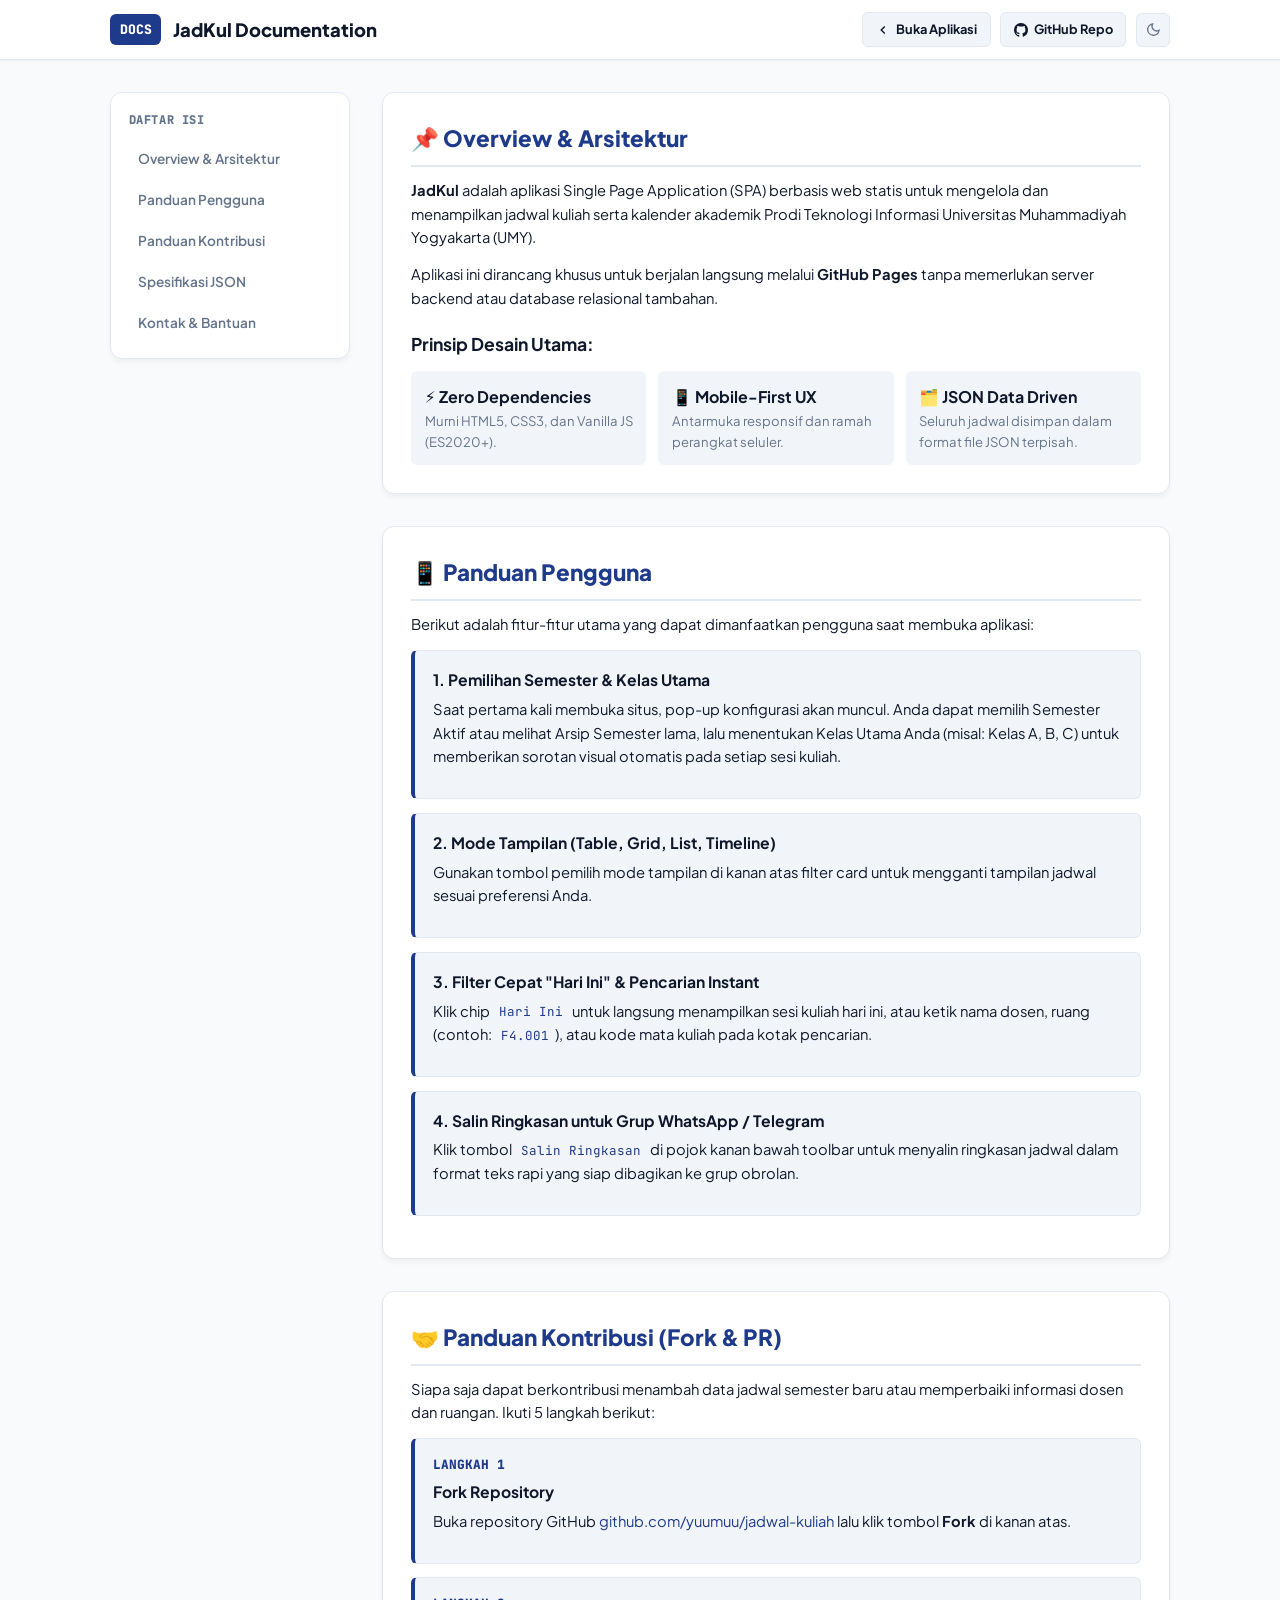
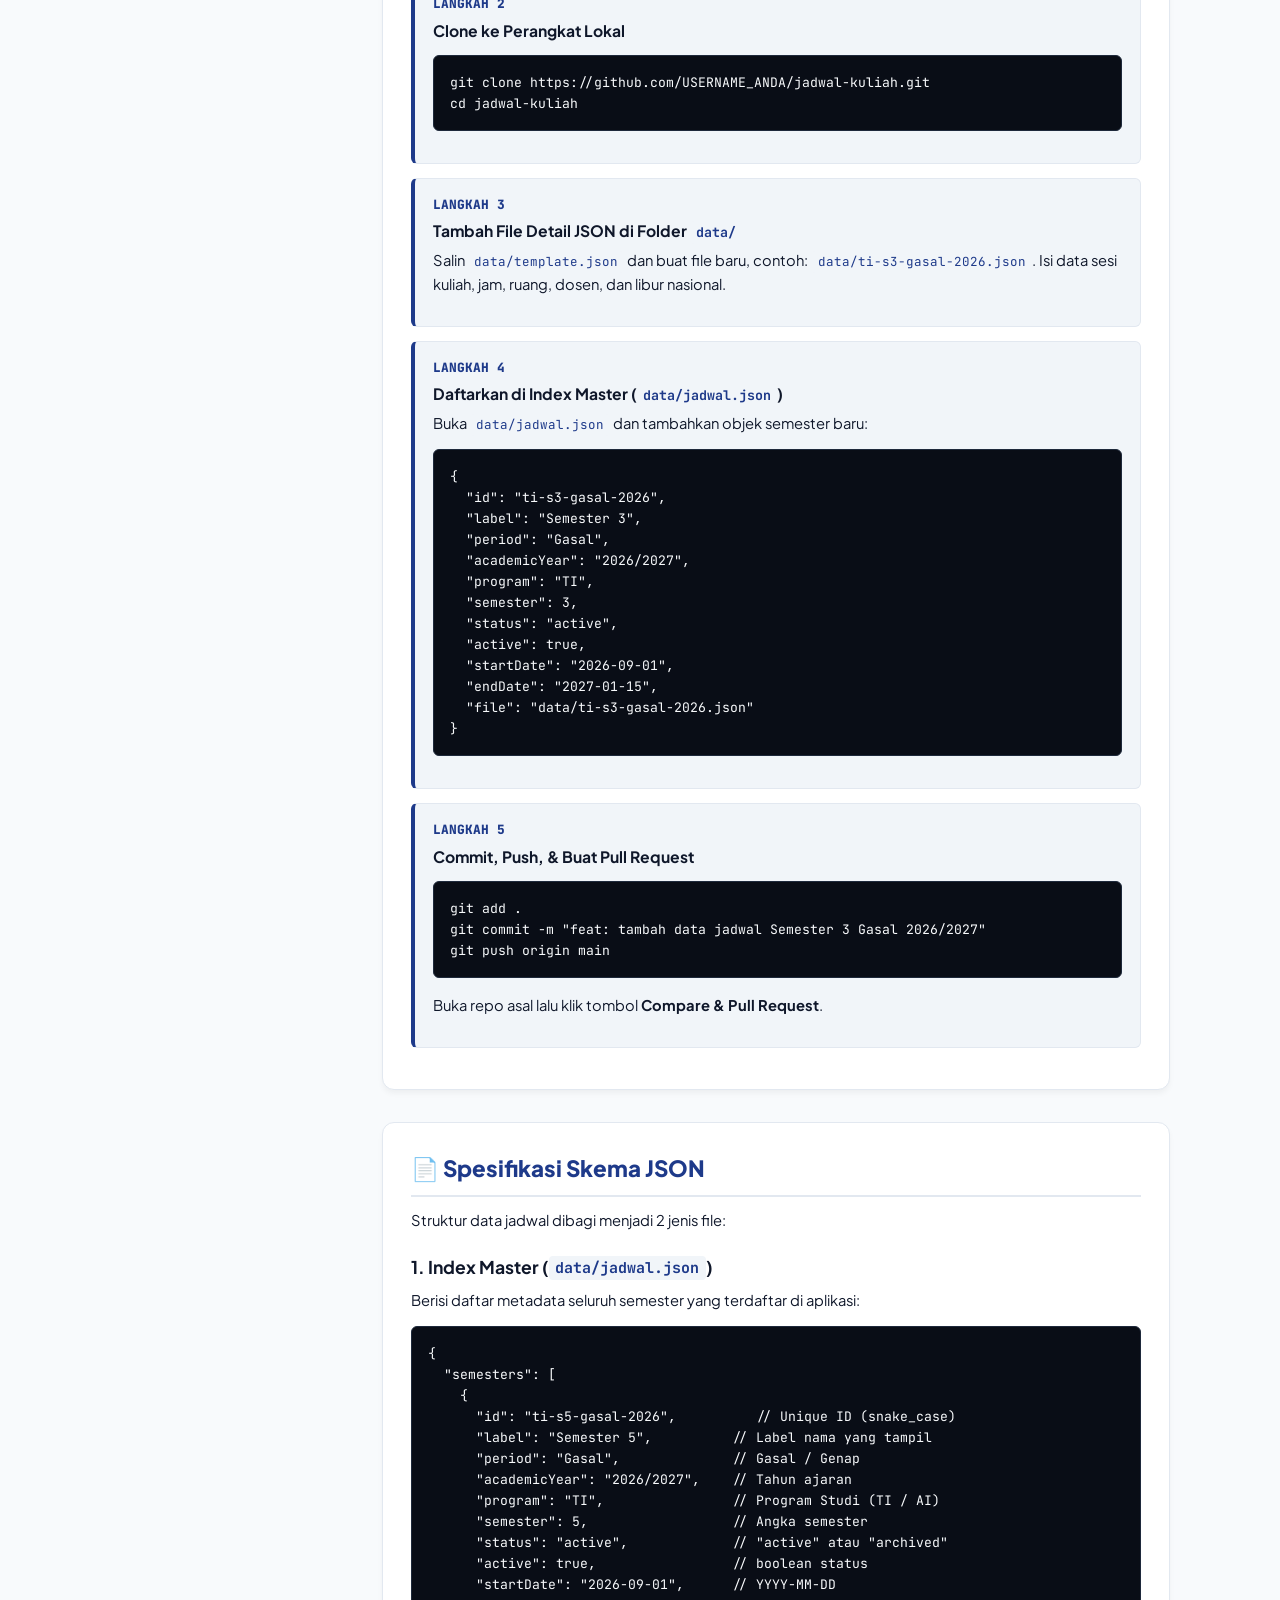
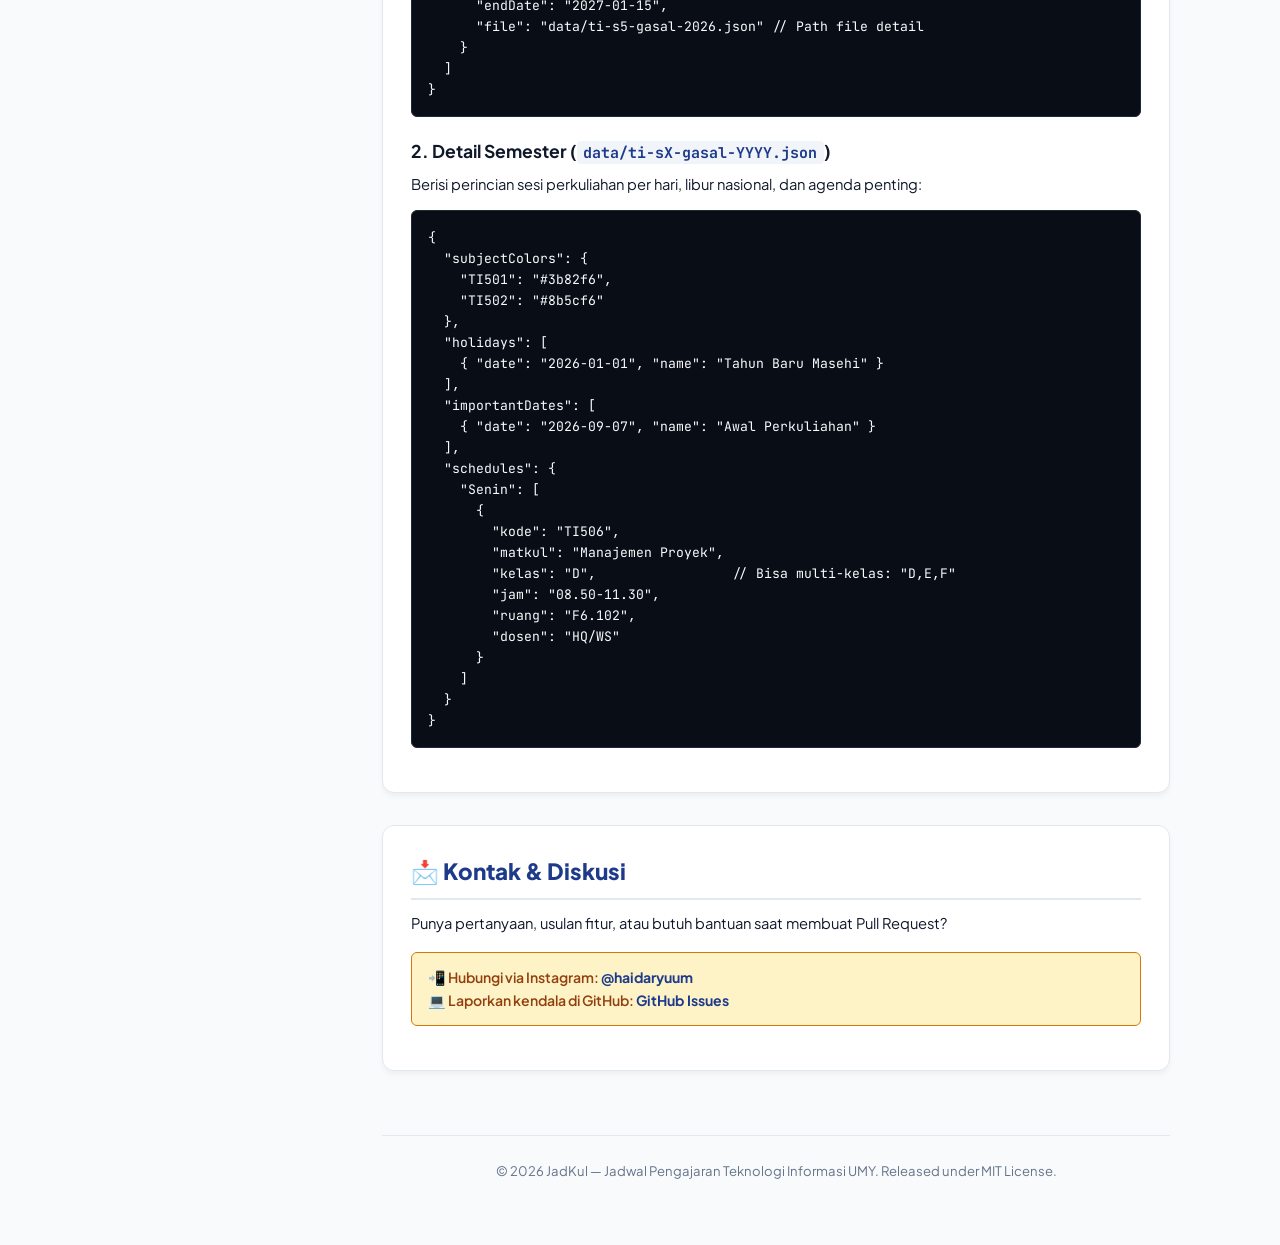
==== docs/index.html @ 513f46e4 "feat: add comprehensive docs page at /docs, clean obsolete files and validate all JSON data" ====
<!DOCTYPE html>
<html lang="id" data-theme="light">
<head>
<meta charset="UTF-8">
<meta name="viewport" content="width=device-width, initial-scale=1.0">
<title>Dokumentasi & Panduan Kontribusi — JadKul TI UMY</title>

<!-- Multi-Style Google Fonts -->
<link rel="preconnect" href="https://fonts.googleapis.com">
<link rel="preconnect" href="https://fonts.gstatic.com" crossorigin>
<link href="https://fonts.googleapis.com/css2?family=Cinzel:wght@500;700;800&family=Fraunces:opsz,wght@9..144,500;9..144,700;9..144,900&family=Fredoka:wght@400;500;600;700&family=Inter:wght@400;500;600;700&family=JetBrains+Mono:wght@400;500;600;700&family=Outfit:wght@400;500;600;700;800&family=Playfair+Display:ital,wght@0,600;0,700;0,800;1,600&family=Plus+Jakarta+Sans:wght@400;500;600;700;800&family=Space+Grotesk:wght@400;500;600;700&display=swap" rel="stylesheet">

<style>
/* ═══════════════════════════════════════════════════════════════
   DESIGN SYSTEM & TOKENS (MATCHING MAIN APP)
   ═══════════════════════════════════════════════════════════════ */
:root {
  --font-body: 'Plus Jakarta Sans', system-ui, sans-serif;
  --font-heading: 'Plus Jakarta Sans', system-ui, sans-serif;
  --font-mono: 'JetBrains Mono', monospace;

  --bg-main: #f8fafc;
  --bg-card: #ffffff;
  --bg-subtle: #f1f5f9;
  --bg-hover: #e2e8f0;

  --border-color: #e2e8f0;
  --border-strong: #cbd5e1;

  --text-main: #0f172a;
  --text-muted: #64748b;

  --primary: #1e3a8a;
  --primary-light: #dbeafe;
  --primary-text: #1e40af;

  --accent: #d97706;
  --accent-light: #fef3c7;
  --accent-text: #92400e;

  --radius-sm: 6px;
  --radius-md: 12px;
  --radius-lg: 18px;

  --shadow-sm: 0 1px 2px rgba(0, 0, 0, 0.05);
  --shadow-card: 0 4px 6px -1px rgba(0, 0, 0, 0.05);
  --shadow-hover: 0 10px 15px -3px rgba(0, 0, 0, 0.08);

  --transition-main: 0.25s cubic-bezier(0.4, 0, 0.2, 1);
}

[data-theme="dark"] {
  --bg-main: #0b0f19;
  --bg-card: #151c2c;
  --bg-subtle: #1e293b;
  --bg-hover: #334155;

  --border-color: #1e293b;
  --border-strong: #334155;

  --text-main: #f8fafc;
  --text-muted: #94a3b8;

  --primary: #3b82f6;
  --primary-light: rgba(59, 130, 246, 0.15);
  --primary-text: #60a5fa;

  --accent: #f59e0b;
  --accent-light: rgba(245, 158, 11, 0.15);
  --accent-text: #fbbf24;
}

*, *::before, *::after { box-sizing: border-box; margin: 0; padding: 0; }
body {
  background-color: var(--bg-main);
  color: var(--text-main);
  font-family: var(--font-body);
  line-height: 1.6;
  transition: background-color var(--transition-main), color var(--transition-main);
}
h1, h2, h3, h4, h5, h6 { font-family: var(--font-heading); color: var(--text-main); }
a { color: var(--primary); text-decoration: none; }
a:hover { text-decoration: underline; }

/* HEADER */
.docs-header {
  background: var(--bg-card);
  border-bottom: 1px solid var(--border-color);
  position: sticky; top: 0; z-index: 100;
  backdrop-filter: blur(8px);
  box-shadow: var(--shadow-sm);
}
.header-inner {
  max-width: 1100px; margin: 0 auto;
  padding: 0.75rem 1.25rem;
  display: flex; align-items: center; justify-content: space-between; gap: 1rem;
}
.brand-group { display: flex; align-items: center; gap: 0.75rem; }
.brand-badge {
  background: var(--primary); color: #ffffff;
  font-weight: 800; font-size: 0.82rem; padding: 0.3rem 0.6rem;
  border-radius: var(--radius-sm); font-family: var(--font-mono);
}
.brand-title { font-weight: 800; font-size: 1.15rem; }
.nav-actions { display: flex; align-items: center; gap: 0.6rem; }
.nav-link-btn {
  background: var(--bg-subtle); border: 1px solid var(--border-color);
  color: var(--text-main); padding: 0.4rem 0.8rem; border-radius: var(--radius-sm);
  font-size: 0.8rem; font-weight: 700; display: inline-flex; align-items: center; gap: 0.35rem;
  transition: all var(--transition-main);
}
.nav-link-btn:hover { background: var(--primary); color: #ffffff; border-color: var(--primary); }

.theme-btn {
  border: 1px solid var(--border-color); background: var(--bg-subtle);
  color: var(--text-muted); width: 34px; height: 34px; border-radius: var(--radius-sm);
  cursor: pointer; display: flex; align-items: center; justify-content: center;
}
.theme-btn svg { width: 16px; height: 16px; }

/* CONTAINER & LAYOUT */
.docs-container {
  max-width: 1100px; margin: 0 auto;
  padding: 2rem 1.25rem 4rem;
  display: grid; grid-template-columns: 240px 1fr; gap: 2rem;
}
@media (max-width: 860px) {
  .docs-container { grid-template-columns: 1fr; }
  .docs-sidebar { display: none; }
}

/* SIDEBAR NAV */
.docs-sidebar {
  position: sticky; top: 4.5rem; align-self: start;
  background: var(--bg-card); border: 1px solid var(--border-color);
  border-radius: var(--radius-md); padding: 1.1rem; box-shadow: var(--shadow-card);
}
.sidebar-title {
  font-size: 0.75rem; font-weight: 800; text-transform: uppercase;
  letter-spacing: 0.05em; color: var(--text-muted); font-family: var(--font-mono); margin-bottom: 0.75rem;
}
.sidebar-menu { list-style: none; display: flex; flex-direction: column; gap: 0.4rem; }
.sidebar-menu a {
  font-size: 0.85rem; font-weight: 600; color: var(--text-muted);
  padding: 0.4rem 0.6rem; border-radius: var(--radius-sm); display: block;
  transition: all var(--transition-main);
}
.sidebar-menu a:hover { background: var(--bg-subtle); color: var(--primary); text-decoration: none; }

/* CONTENT MAIN */
.docs-content { display: flex; flex-direction: column; gap: 2rem; }
.docs-section {
  background: var(--bg-card); border: 1px solid var(--border-color);
  border-radius: var(--radius-md); padding: 1.75rem; box-shadow: var(--shadow-card);
}
.docs-section h2 {
  font-size: 1.4rem; font-weight: 800; margin-bottom: 0.75rem;
  border-bottom: 2px solid var(--border-color); padding-bottom: 0.5rem;
  display: flex; align-items: center; gap: 0.5rem; color: var(--primary);
}
.docs-section h3 { font-size: 1.1rem; font-weight: 700; margin: 1.25rem 0 0.5rem; }
.docs-section p { font-size: 0.92rem; color: var(--text-main); margin-bottom: 0.85rem; }

/* STEPS CARDS */
.step-card {
  background: var(--bg-subtle); border: 1px solid var(--border-color);
  border-left: 4px solid var(--primary); border-radius: var(--radius-sm);
  padding: 1rem 1.1rem; margin-bottom: 0.85rem;
}
.step-number {
  font-family: var(--font-mono); font-weight: 800; font-size: 0.8rem;
  color: var(--primary); text-transform: uppercase; margin-bottom: 0.2rem;
}
.step-title { font-weight: 700; font-size: 0.98rem; margin-bottom: 0.35rem; }

/* CODE BLOCKS */
pre {
  background: #090d16; color: #f8fafc; font-family: var(--font-mono);
  font-size: 0.82rem; padding: 1rem; border-radius: var(--radius-sm);
  overflow-x: auto; margin: 0.75rem 0 1rem; border: 1px solid #1e293b;
}
code { font-family: var(--font-mono); background: var(--bg-subtle); color: var(--primary); padding: 0.15rem 0.4rem; border-radius: 4px; font-size: 0.85em; }

/* ALERT BOX */
.alert-box {
  background: var(--accent-light); color: var(--accent-text); border: 1px solid var(--accent);
  border-radius: var(--radius-sm); padding: 0.85rem 1rem; font-size: 0.88rem; margin: 1rem 0; font-weight: 600;
}

/* FOOTER */
.docs-footer {
  text-align: center; font-size: 0.82rem; color: var(--text-muted);
  border-top: 1px solid var(--border-color); padding-top: 1.5rem; margin-top: 2rem;
}
</style>
</head>
<body>

<!-- ═══════════════ HEADER ═══════════════ -->
<header class="docs-header">
  <div class="header-inner">
    <div class="brand-group">
      <div class="brand-badge">DOCS</div>
      <span class="brand-title">JadKul Documentation</span>
    </div>
    <div class="nav-actions">
      <a href="../" class="nav-link-btn">
        <svg width="14" height="14" viewBox="0 0 24 24" fill="none" stroke="currentColor" stroke-width="2.5"><path d="m15 18-6-6 6-6"/></svg>
        Buka Aplikasi
      </a>
      <a href="https://github.com/yuumuu/jadwal-kuliah" target="_blank" rel="noopener noreferrer" class="nav-link-btn">
        <svg width="14" height="14" viewBox="0 0 24 24" fill="currentColor"><path d="M12 0C5.37 0 0 5.37 0 12c0 5.31 3.435 9.795 8.205 11.385.6.105.825-.255.825-.57 0-.285-.015-1.23-.015-2.235-3.015.555-3.795-.735-4.035-1.41-.135-.345-.72-1.41-1.23-1.695-.42-.225-1.02-.78-.015-.795.945-.015 1.62.87 1.845 1.23 1.08 1.815 2.805 1.305 3.495.99.105-.78.42-1.305.765-1.605-2.67-.3-5.46-1.335-5.46-5.925 0-1.305.465-2.385 1.23-3.225-.12-.3-.54-1.53.12-3.18 0 0 1.005-.315 3.3 1.23.96-.27 1.98-.405 3-.405s2.04.135 3 .405c2.295-1.56 3.3-1.23 3.3-1.23.66 1.65.24 2.88.12 3.18.765.84 1.23 1.905 1.23 3.225 0 4.605-2.805 5.625-5.475 5.925.435.375.81 1.095.81 2.22 0 1.605-.015 2.895-.015 3.3 0 .315.225.69.825.57A12.02 12.02 0 0 0 24 12c0-6.63-5.37-12-12-12z"/></svg>
        GitHub Repo
      </a>
      <button class="theme-btn" id="docsThemeBtn" title="Toggle Mode">
        <svg viewBox="0 0 24 24" fill="none" stroke="currentColor" stroke-width="2"><path d="M21 12.5A8.5 8.5 0 1 1 11.5 3a7 7 0 0 0 9.5 9.5Z"/></svg>
      </button>
    </div>
  </div>
</header>

<!-- ═══════════════ MAIN CONTAINER ═══════════════ -->
<div class="docs-container">
  <!-- SIDEBAR NAVIGATION -->
  <aside class="docs-sidebar">
    <div class="sidebar-title">Daftar Isi</div>
    <ul class="sidebar-menu">
      <li><a href="#overview">Overview & Arsitektur</a></li>
      <li><a href="#user-guide">Panduan Pengguna</a></li>
      <li><a href="#contribute">Panduan Kontribusi</a></li>
      <li><a href="#schema">Spesifikasi JSON</a></li>
      <li><a href="#contact">Kontak & Bantuan</a></li>
    </ul>
  </aside>

  <!-- MAIN DOCUMENTATION CONTENT -->
  <main class="docs-content">
    <!-- OVERVIEW -->
    <section id="overview" class="docs-section">
      <h2>📌 Overview & Arsitektur</h2>
      <p><strong>JadKul</strong> adalah aplikasi Single Page Application (SPA) berbasis web statis untuk mengelola dan menampilkan jadwal kuliah serta kalender akademik Prodi Teknologi Informasi Universitas Muhammadiyah Yogyakarta (UMY).</p>
      <p>Aplikasi ini dirancang khusus untuk berjalan langsung melalui <strong>GitHub Pages</strong> tanpa memerlukan server backend atau database relasional tambahan.</p>
      
      <h3>Prinsip Desain Utama:</h3>
      <div style="display:grid; grid-template-columns:repeat(auto-fit, minmax(200px, 1fr)); gap:0.75rem; margin-top:0.75rem;">
        <div style="background:var(--bg-subtle); padding:0.85rem; border-radius:var(--radius-sm);">
          <strong>⚡ Zero Dependencies</strong>
          <p style="font-size:0.82rem; color:var(--text-muted); margin:0;">Murni HTML5, CSS3, dan Vanilla JS (ES2020+).</p>
        </div>
        <div style="background:var(--bg-subtle); padding:0.85rem; border-radius:var(--radius-sm);">
          <strong>📱 Mobile-First UX</strong>
          <p style="font-size:0.82rem; color:var(--text-muted); margin:0;">Antarmuka responsif dan ramah perangkat seluler.</p>
        </div>
        <div style="background:var(--bg-subtle); padding:0.85rem; border-radius:var(--radius-sm);">
          <strong>🗂️ JSON Data Driven</strong>
          <p style="font-size:0.82rem; color:var(--text-muted); margin:0;">Seluruh jadwal disimpan dalam format file JSON terpisah.</p>
        </div>
      </div>
    </section>

    <!-- USER GUIDE -->
    <section id="user-guide" class="docs-section">
      <h2>📱 Panduan Pengguna</h2>
      <p>Berikut adalah fitur-fitur utama yang dapat dimanfaatkan pengguna saat membuka aplikasi:</p>
      
      <div class="step-card">
        <div class="step-title">1. Pemilihan Semester & Kelas Utama</div>
        <p>Saat pertama kali membuka situs, pop-up konfigurasi akan muncul. Anda dapat memilih Semester Aktif atau melihat Arsip Semester lama, lalu menentukan Kelas Utama Anda (misal: Kelas A, B, C) untuk memberikan sorotan visual otomatis pada setiap sesi kuliah.</p>
      </div>

      <div class="step-card">
        <div class="step-title">2. Mode Tampilan (Table, Grid, List, Timeline)</div>
        <p>Gunakan tombol pemilih mode tampilan di kanan atas filter card untuk mengganti tampilan jadwal sesuai preferensi Anda.</p>
      </div>

      <div class="step-card">
        <div class="step-title">3. Filter Cepat "Hari Ini" & Pencarian Instant</div>
        <p>Klik chip <code>Hari Ini</code> untuk langsung menampilkan sesi kuliah hari ini, atau ketik nama dosen, ruang (contoh: <code>F4.001</code>), atau kode mata kuliah pada kotak pencarian.</p>
      </div>

      <div class="step-card">
        <div class="step-title">4. Salin Ringkasan untuk Grup WhatsApp / Telegram</div>
        <p>Klik tombol <code>Salin Ringkasan</code> di pojok kanan bawah toolbar untuk menyalin ringkasan jadwal dalam format teks rapi yang siap dibagikan ke grup obrolan.</p>
      </div>
    </section>

    <!-- CONTRIBUTOR GUIDE -->
    <section id="contribute" class="docs-section">
      <h2>🤝 Panduan Kontribusi (Fork & PR)</h2>
      <p>Siapa saja dapat berkontribusi menambah data jadwal semester baru atau memperbaiki informasi dosen dan ruangan. Ikuti 5 langkah berikut:</p>

      <div class="step-card">
        <div class="step-number">Langkah 1</div>
        <div class="step-title">Fork Repository</div>
        <p>Buka repository GitHub <a href="https://github.com/yuumuu/jadwal-kuliah" target="_blank">github.com/yuumuu/jadwal-kuliah</a> lalu klik tombol <strong>Fork</strong> di kanan atas.</p>
      </div>

      <div class="step-card">
        <div class="step-number">Langkah 2</div>
        <div class="step-title">Clone ke Perangkat Lokal</div>
        <pre>git clone https://github.com/USERNAME_ANDA/jadwal-kuliah.git
cd jadwal-kuliah</pre>
      </div>

      <div class="step-card">
        <div class="step-number">Langkah 3</div>
        <div class="step-title">Tambah File Detail JSON di Folder <code>data/</code></div>
        <p>Salin <code>data/template.json</code> dan buat file baru, contoh: <code>data/ti-s3-gasal-2026.json</code>. Isi data sesi kuliah, jam, ruang, dosen, dan libur nasional.</p>
      </div>

      <div class="step-card">
        <div class="step-number">Langkah 4</div>
        <div class="step-title">Daftarkan di Index Master (<code>data/jadwal.json</code>)</div>
        <p>Buka <code>data/jadwal.json</code> dan tambahkan objek semester baru:</p>
<pre>{
  "id": "ti-s3-gasal-2026",
  "label": "Semester 3",
  "period": "Gasal",
  "academicYear": "2026/2027",
  "program": "TI",
  "semester": 3,
  "status": "active",
  "active": true,
  "startDate": "2026-09-01",
  "endDate": "2027-01-15",
  "file": "data/ti-s3-gasal-2026.json"
}</pre>
      </div>

      <div class="step-card">
        <div class="step-number">Langkah 5</div>
        <div class="step-title">Commit, Push, & Buat Pull Request</div>
<pre>git add .
git commit -m "feat: tambah data jadwal Semester 3 Gasal 2026/2027"
git push origin main</pre>
        <p>Buka repo asal lalu klik tombol <strong>Compare & Pull Request</strong>.</p>
      </div>
    </section>

    <!-- JSON SCHEMA -->
    <section id="schema" class="docs-section">
      <h2>📄 Spesifikasi Skema JSON</h2>
      <p>Struktur data jadwal dibagi menjadi 2 jenis file:</p>

      <h3>1. Index Master (<code>data/jadwal.json</code>)</h3>
      <p>Berisi daftar metadata seluruh semester yang terdaftar di aplikasi:</p>
<pre>{
  "semesters": [
    {
      "id": "ti-s5-gasal-2026",          // Unique ID (snake_case)
      "label": "Semester 5",          // Label nama yang tampil
      "period": "Gasal",              // Gasal / Genap
      "academicYear": "2026/2027",    // Tahun ajaran
      "program": "TI",                // Program Studi (TI / AI)
      "semester": 5,                  // Angka semester
      "status": "active",             // "active" atau "archived"
      "active": true,                 // boolean status
      "startDate": "2026-09-01",      // YYYY-MM-DD
      "endDate": "2027-01-15",
      "file": "data/ti-s5-gasal-2026.json" // Path file detail
    }
  ]
}</pre>

      <h3>2. Detail Semester (<code>data/ti-sX-gasal-YYYY.json</code>)</h3>
      <p>Berisi perincian sesi perkuliahan per hari, libur nasional, dan agenda penting:</p>
<pre>{
  "subjectColors": {
    "TI501": "#3b82f6",
    "TI502": "#8b5cf6"
  },
  "holidays": [
    { "date": "2026-01-01", "name": "Tahun Baru Masehi" }
  ],
  "importantDates": [
    { "date": "2026-09-07", "name": "Awal Perkuliahan" }
  ],
  "schedules": {
    "Senin": [
      {
        "kode": "TI506",
        "matkul": "Manajemen Proyek",
        "kelas": "D",                 // Bisa multi-kelas: "D,E,F"
        "jam": "08.50-11.30",
        "ruang": "F6.102",
        "dosen": "HQ/WS"
      }
    ]
  }
}</pre>
    </section>

    <!-- CONTACT -->
    <section id="contact" class="docs-section">
      <h2>📩 Kontak & Diskusi</h2>
      <p>Punya pertanyaan, usulan fitur, atau butuh bantuan saat membuat Pull Request?</p>
      <div class="alert-box">
        📲 Hubungi via Instagram: <a href="https://instagram.com/haidaryuum" target="_blank"><strong>@haidaryuum</strong></a><br>
        💻 Laporkan kendala di GitHub: <a href="https://github.com/yuumuu/jadwal-kuliah/issues" target="_blank"><strong>GitHub Issues</strong></a>
      </div>
    </section>

    <footer class="docs-footer">
      &copy; 2026 JadKul — Jadwal Pengajaran Teknologi Informasi UMY. Released under MIT License.
    </footer>
  </main>
</div>

<script>
// Simple Theme Toggle JS for Docs Page
const docsThemeBtn = document.getElementById("docsThemeBtn");
docsThemeBtn.addEventListener("click", () => {
  const current = document.documentElement.getAttribute("data-theme");
  const next = current === "dark" ? "light" : "dark";
  document.documentElement.setAttribute("data-theme", next);
});
</script>
</body>
</html>
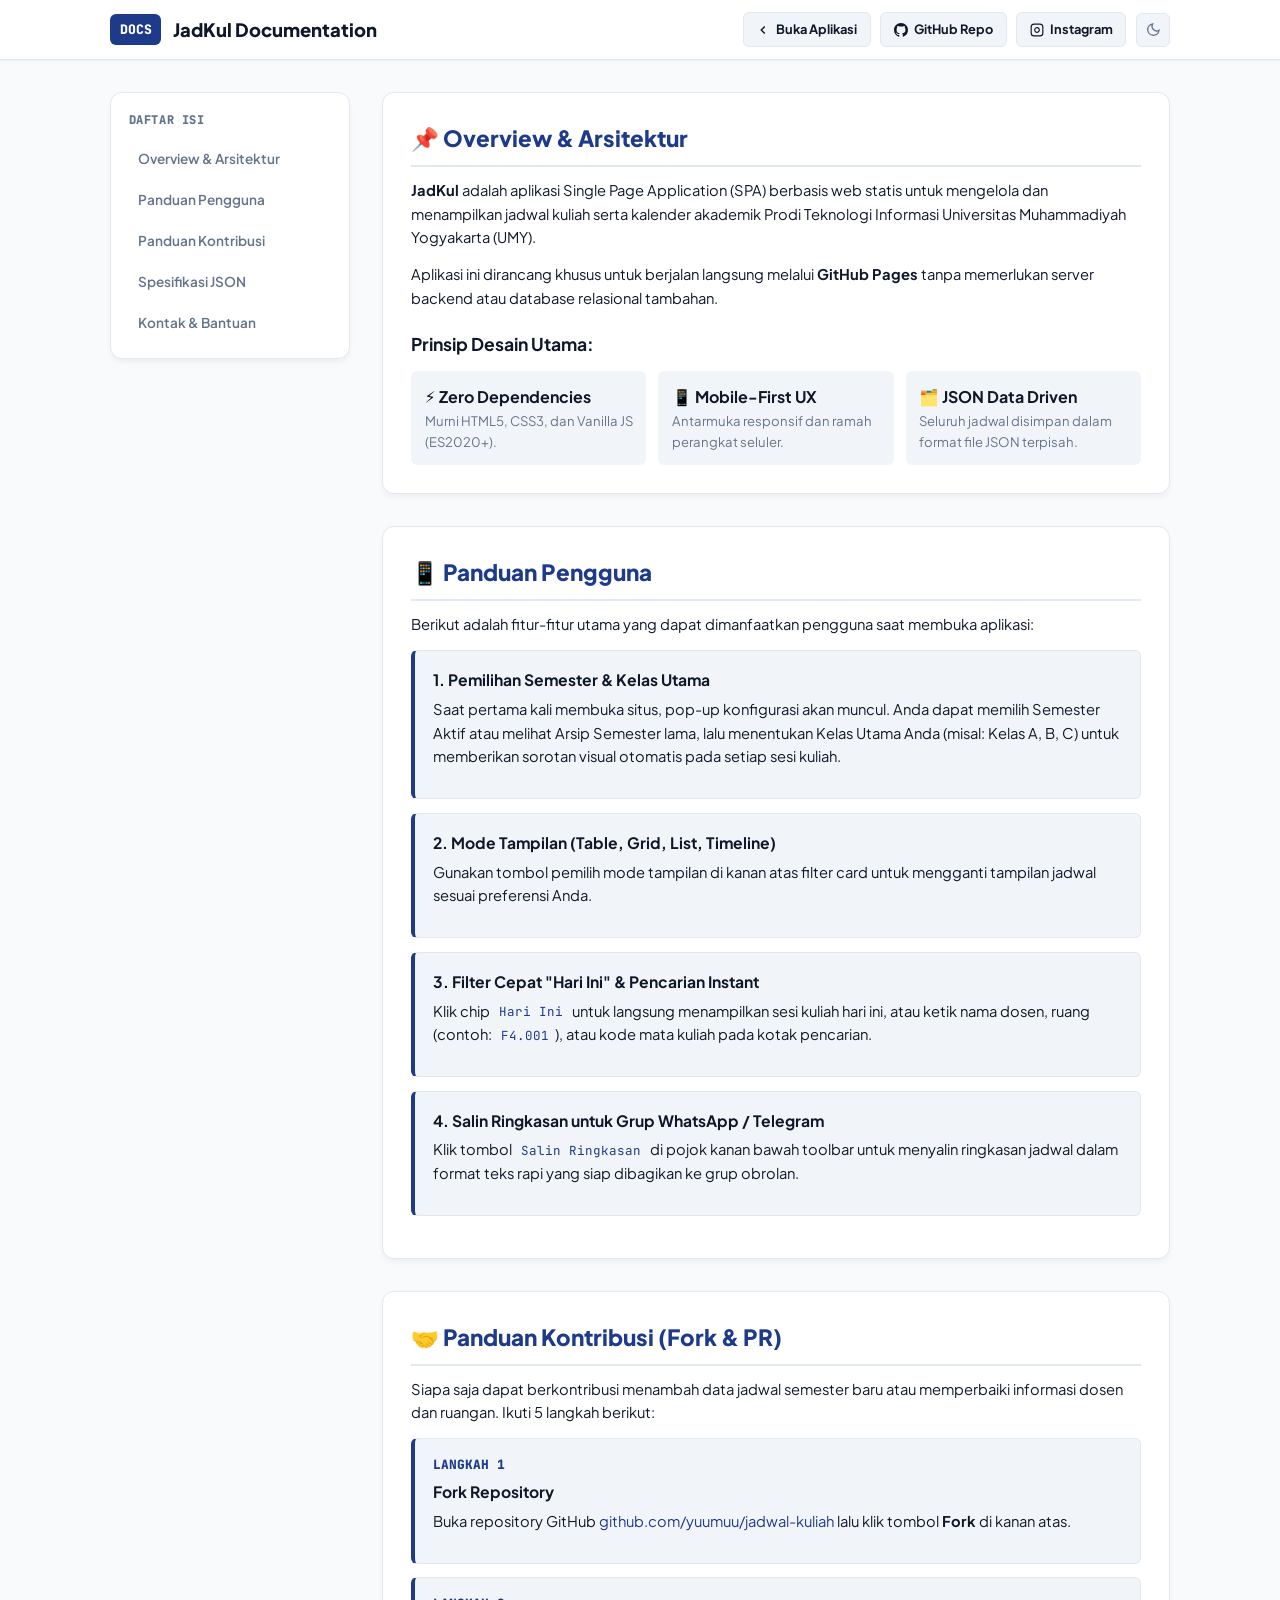
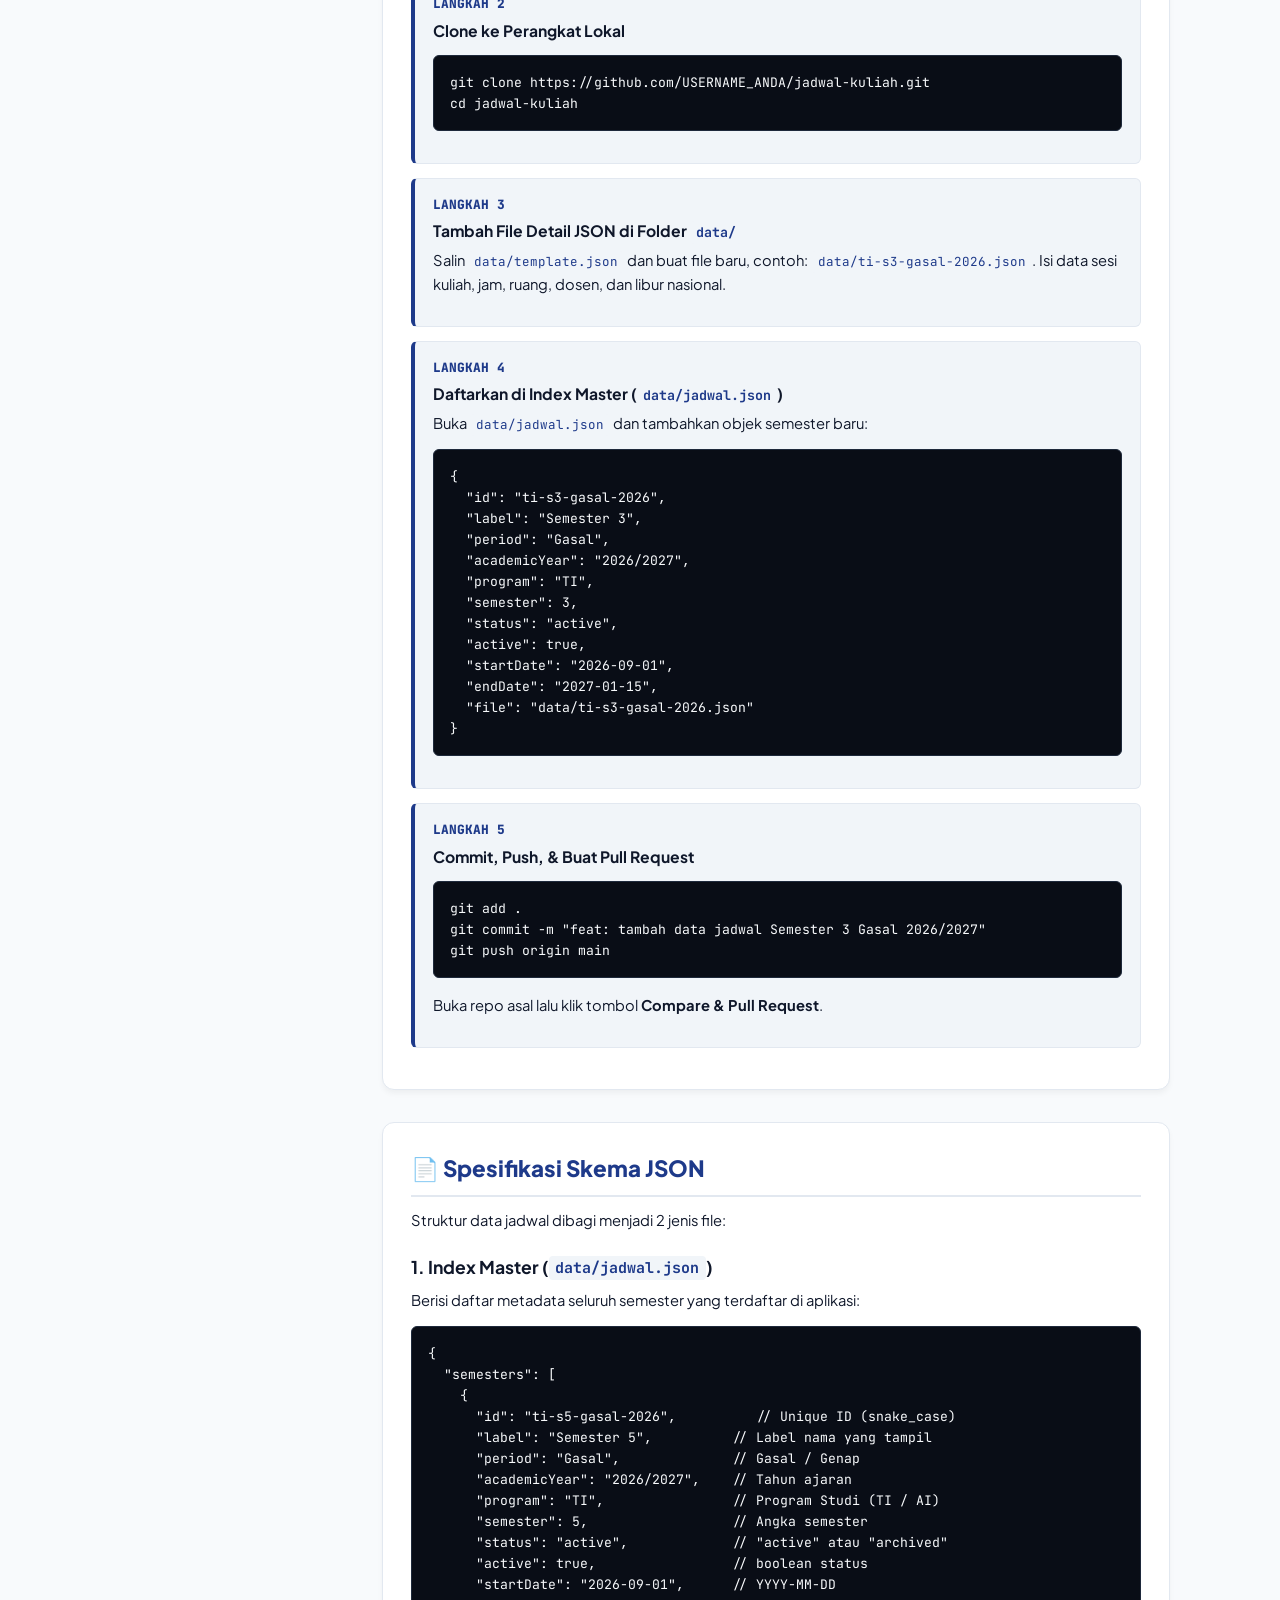
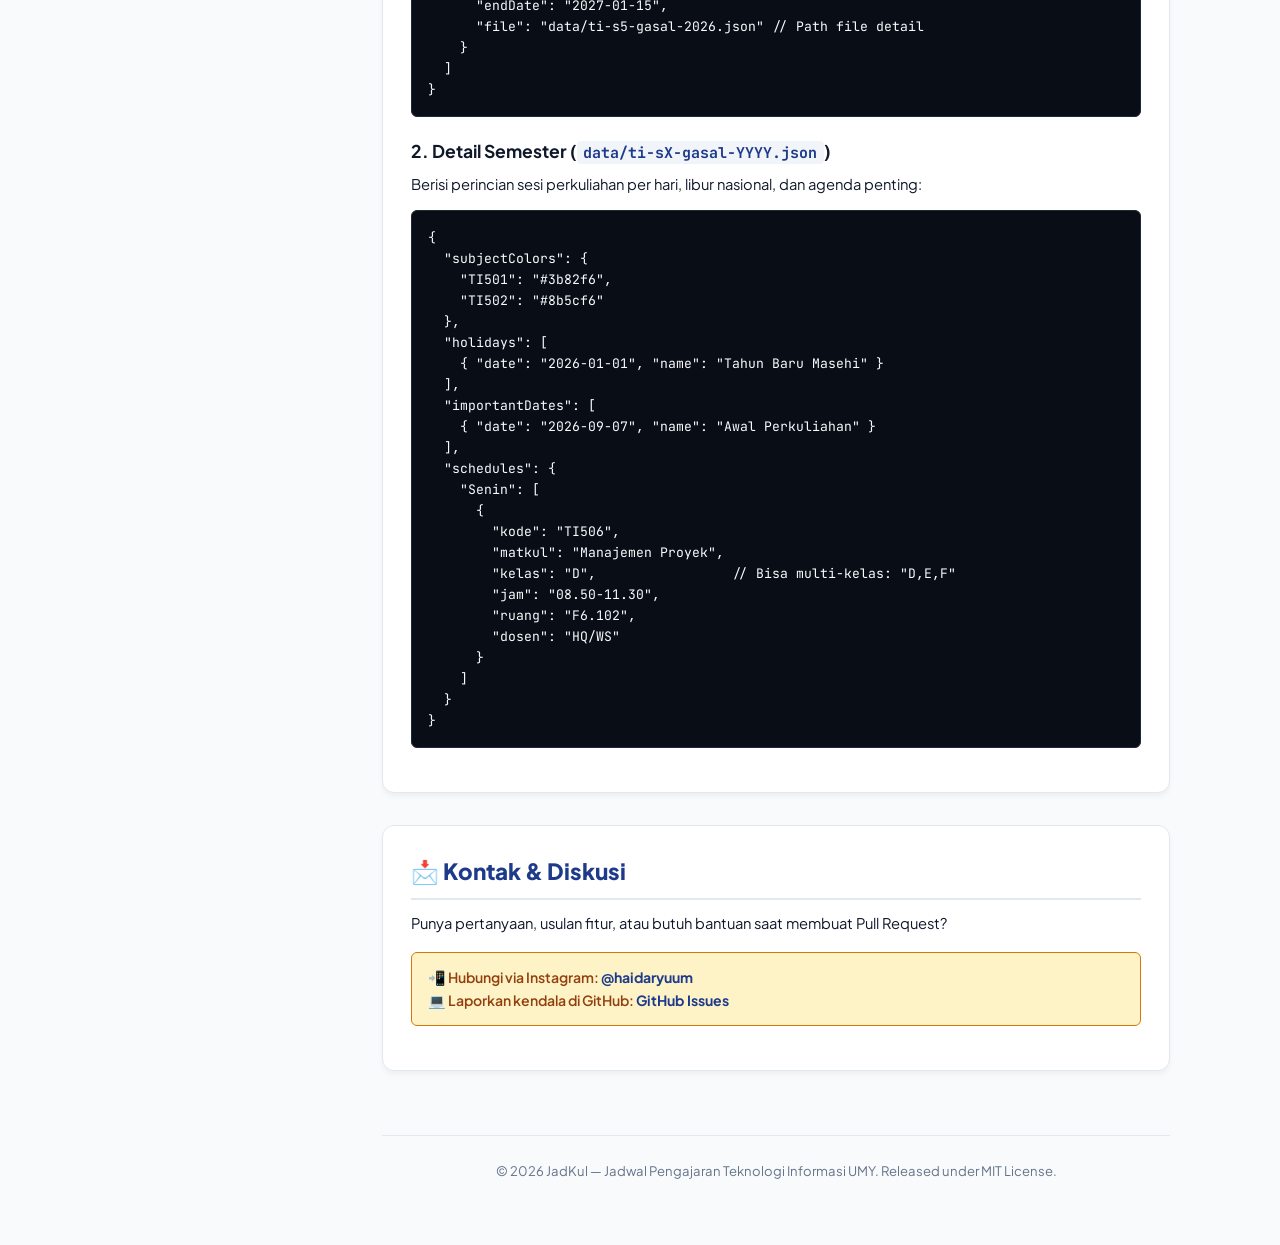
==== commit d6e95058: "feat: add Instagram icon link, fix TI UMY badge contrast in Minimal Dark Theme, and set sharp rounde" ====
--- a/docs/index.html
+++ b/docs/index.html
@@ -211,6 +211,10 @@
       <a href="https://github.com/yuumuu/jadwal-kuliah" target="_blank" rel="noopener noreferrer" class="nav-link-btn">
         <svg width="14" height="14" viewBox="0 0 24 24" fill="currentColor"><path d="M12 0C5.37 0 0 5.37 0 12c0 5.31 3.435 9.795 8.205 11.385.6.105.825-.255.825-.57 0-.285-.015-1.23-.015-2.235-3.015.555-3.795-.735-4.035-1.41-.135-.345-.72-1.41-1.23-1.695-.42-.225-1.02-.78-.015-.795.945-.015 1.62.87 1.845 1.23 1.08 1.815 2.805 1.305 3.495.99.105-.78.42-1.305.765-1.605-2.67-.3-5.46-1.335-5.46-5.925 0-1.305.465-2.385 1.23-3.225-.12-.3-.54-1.53.12-3.18 0 0 1.005-.315 3.3 1.23.96-.27 1.98-.405 3-.405s2.04.135 3 .405c2.295-1.56 3.3-1.23 3.3-1.23.66 1.65.24 2.88.12 3.18.765.84 1.23 1.905 1.23 3.225 0 4.605-2.805 5.625-5.475 5.925.435.375.81 1.095.81 2.22 0 1.605-.015 2.895-.015 3.3 0 .315.225.69.825.57A12.02 12.02 0 0 0 24 12c0-6.63-5.37-12-12-12z"/></svg>
         GitHub Repo
+      </a>
+      <a href="https://instagram.com/haidaryuum" target="_blank" rel="noopener noreferrer" class="nav-link-btn">
+        <svg width="14" height="14" viewBox="0 0 24 24" fill="none" stroke="currentColor" stroke-width="2"><rect width="20" height="20" x="2" y="2" rx="5" ry="5"/><path d="M16 11.37A4 4 0 1 1 12.63 8 4 4 0 0 1 16 11.37z"/><line x1="17.5" x2="17.51" y1="6.5" y2="6.5"/></svg>
+        Instagram
       </a>
       <button class="theme-btn" id="docsThemeBtn" title="Toggle Mode">
         <svg viewBox="0 0 24 24" fill="none" stroke="currentColor" stroke-width="2"><path d="M21 12.5A8.5 8.5 0 1 1 11.5 3a7 7 0 0 0 9.5 9.5Z"/></svg>
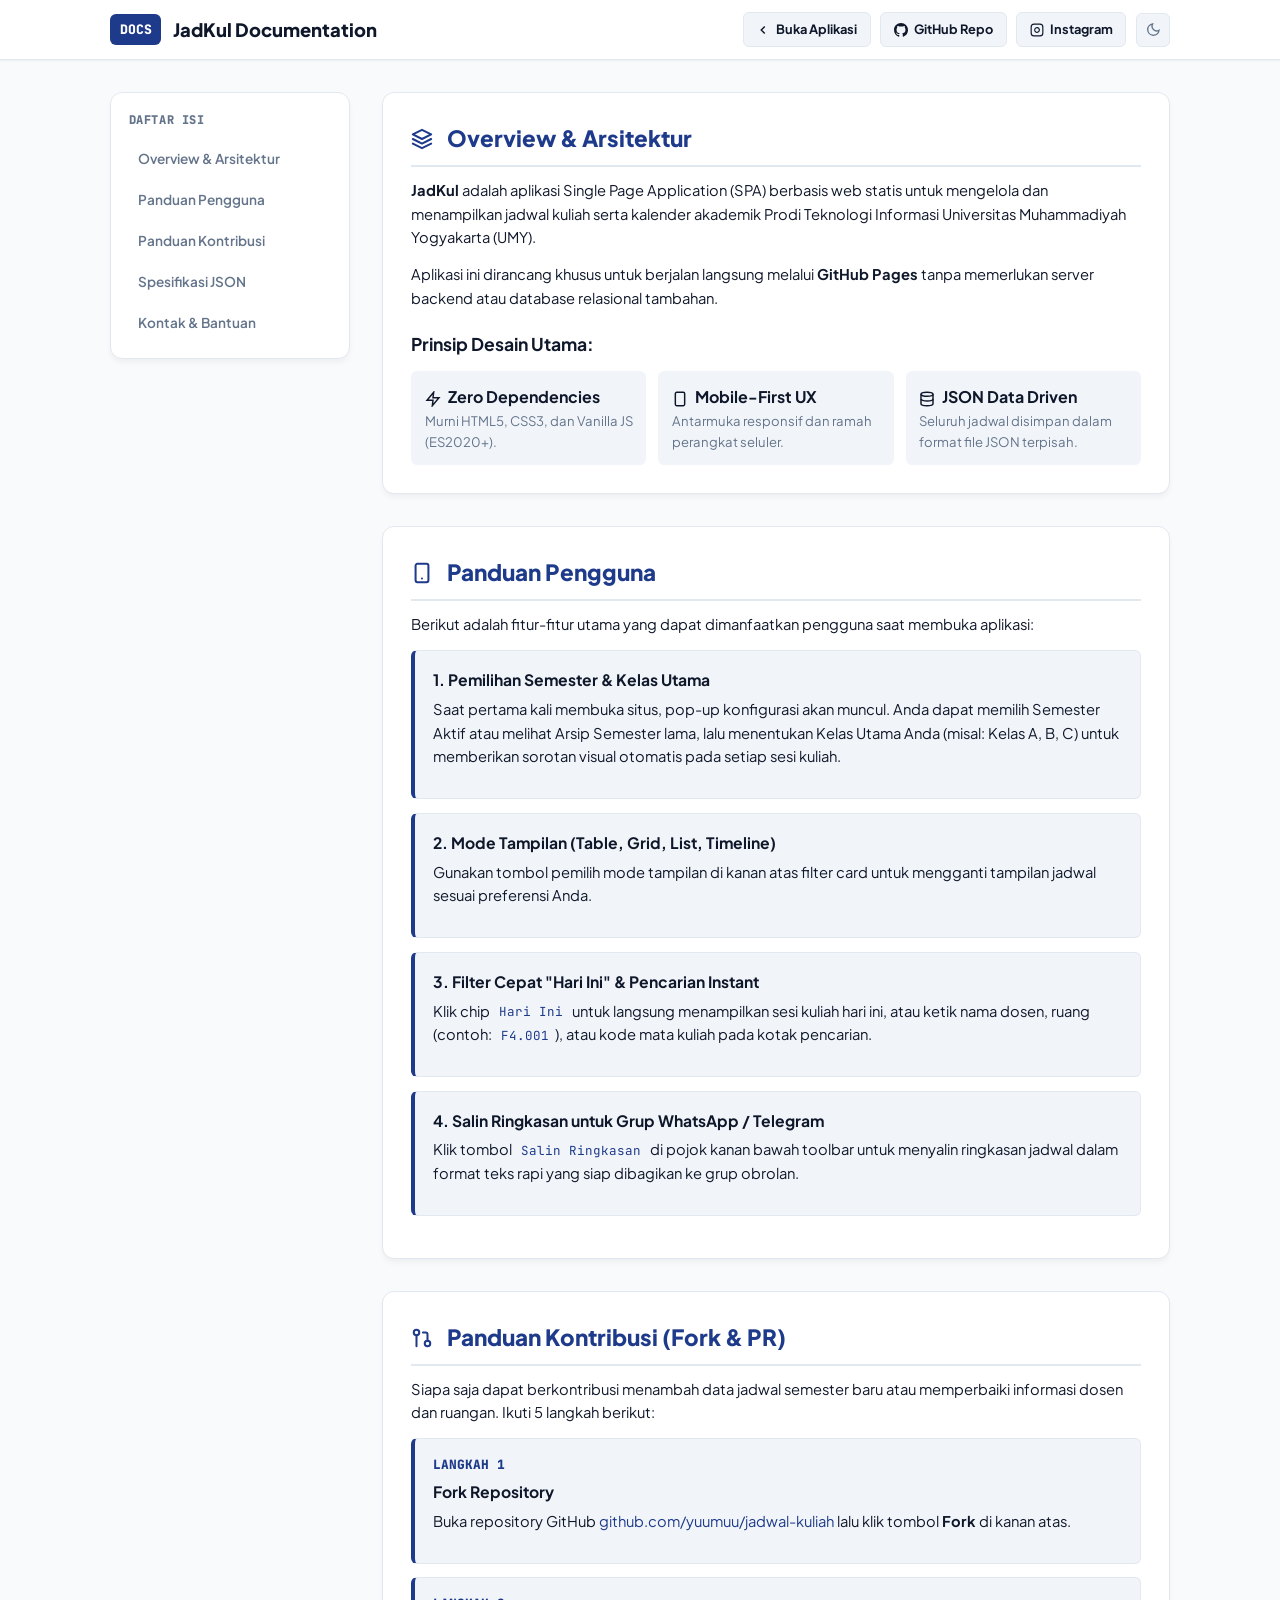
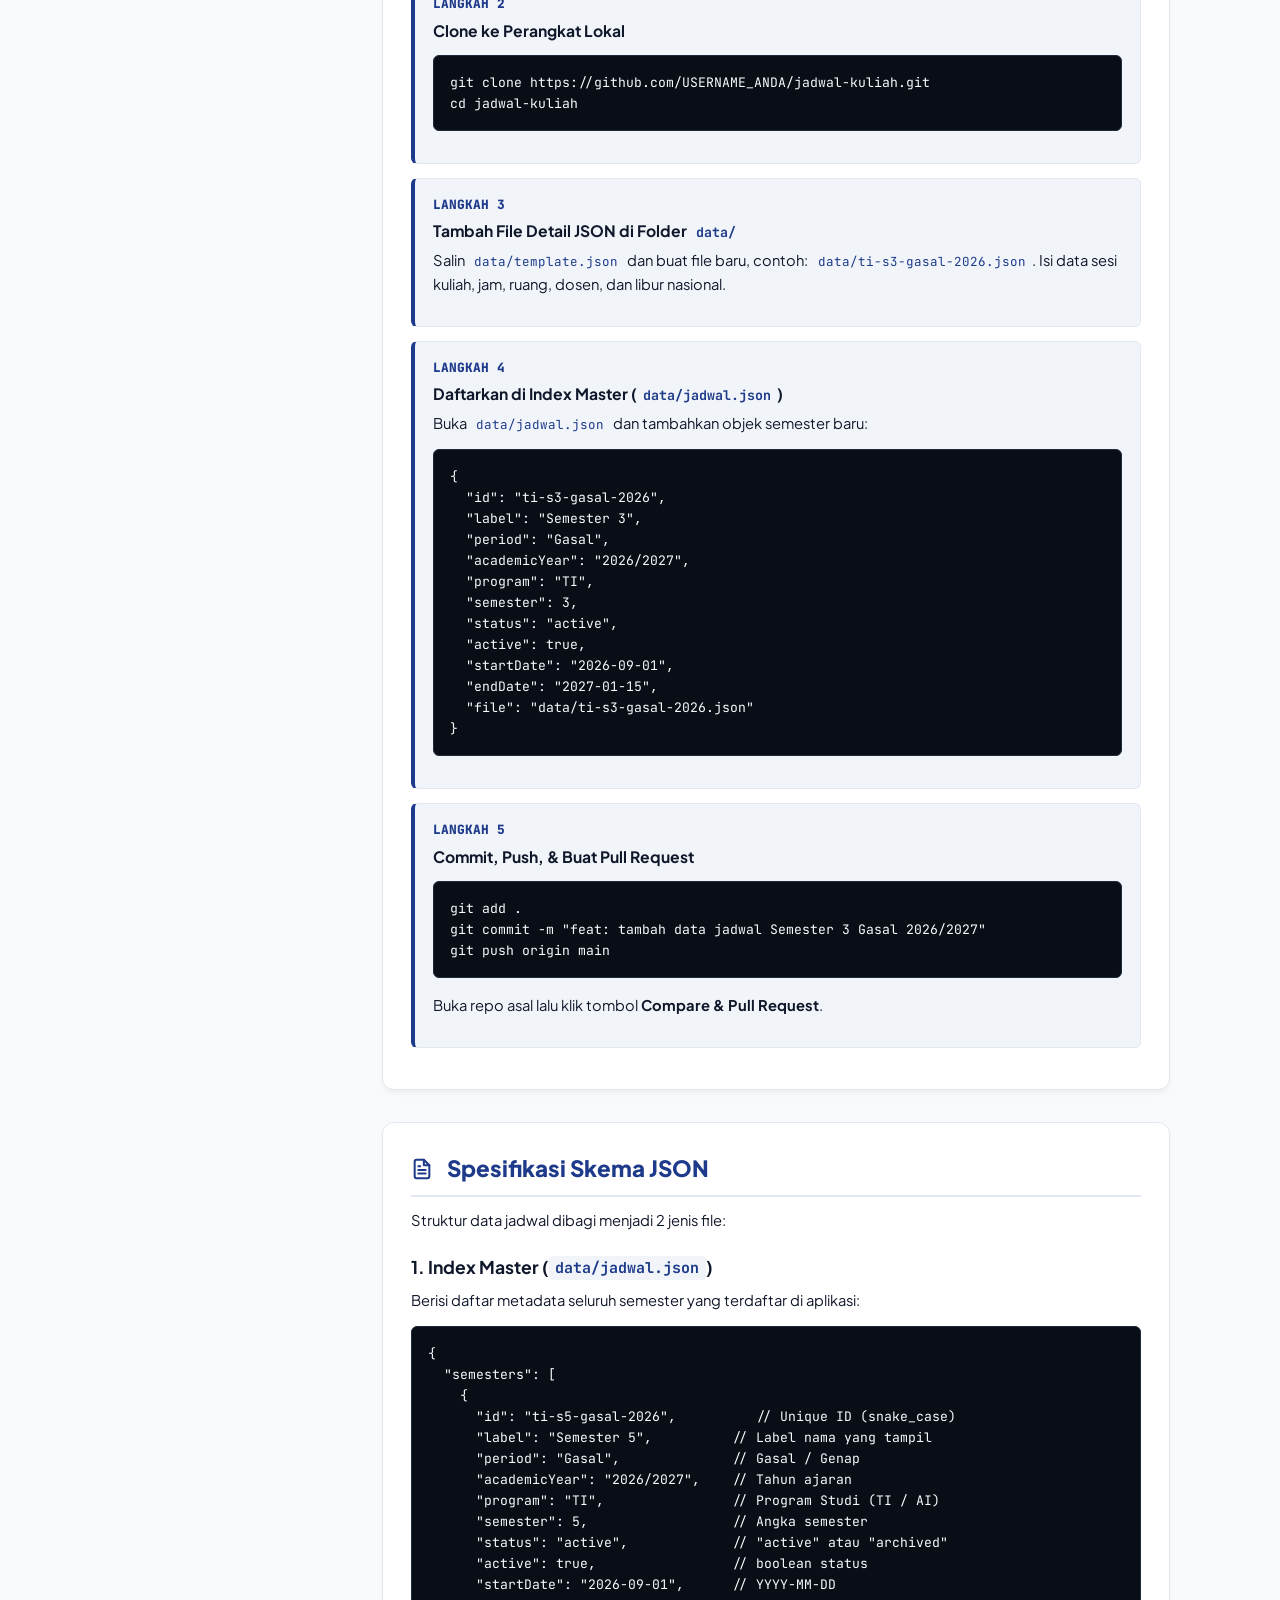
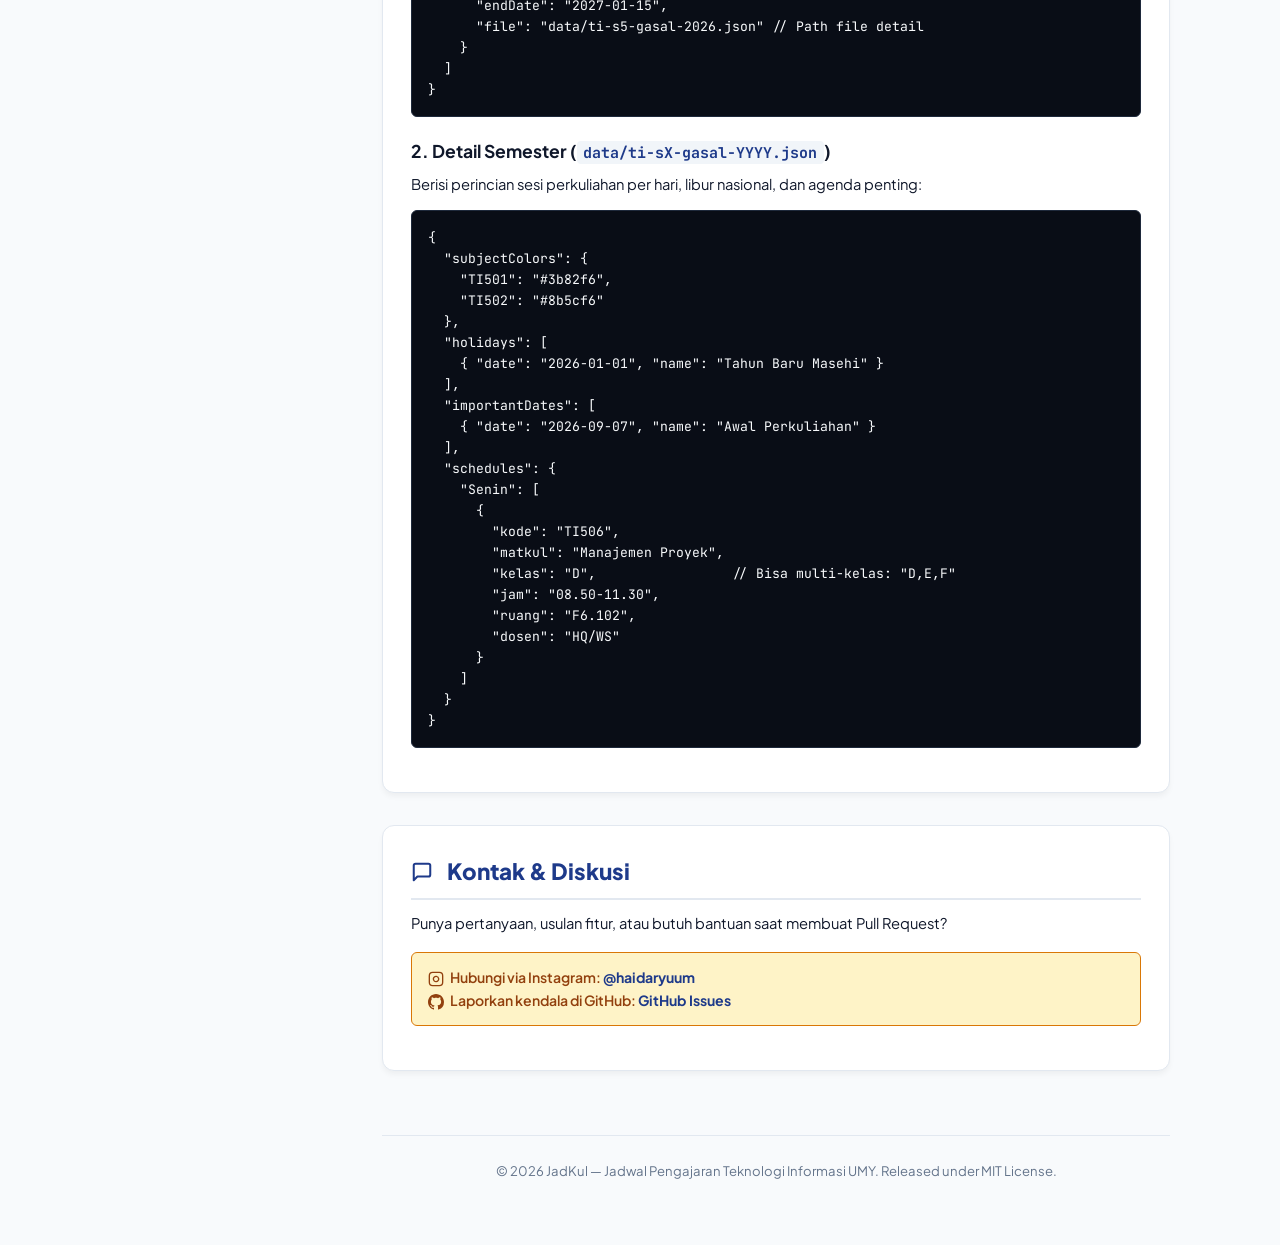
==== commit 38332b44: "style: replace emojis with clean SVG icons and add /docs link button in navbar" ====
--- a/docs/index.html
+++ b/docs/index.html
@@ -241,22 +241,22 @@
   <main class="docs-content">
     <!-- OVERVIEW -->
     <section id="overview" class="docs-section">
-      <h2>📌 Overview & Arsitektur</h2>
+      <h2><svg width="22" height="22" viewBox="0 0 24 24" fill="none" stroke="currentColor" stroke-width="2.2" stroke-linecap="round" stroke-linejoin="round" style="vertical-align:middle; margin-right:6px;"><path d="M12 2L2 7l10 5 10-5-10-5zM2 17l10 5 10-5M2 12l10 5 10-5"/></svg> Overview & Arsitektur</h2>
       <p><strong>JadKul</strong> adalah aplikasi Single Page Application (SPA) berbasis web statis untuk mengelola dan menampilkan jadwal kuliah serta kalender akademik Prodi Teknologi Informasi Universitas Muhammadiyah Yogyakarta (UMY).</p>
       <p>Aplikasi ini dirancang khusus untuk berjalan langsung melalui <strong>GitHub Pages</strong> tanpa memerlukan server backend atau database relasional tambahan.</p>
       
       <h3>Prinsip Desain Utama:</h3>
       <div style="display:grid; grid-template-columns:repeat(auto-fit, minmax(200px, 1fr)); gap:0.75rem; margin-top:0.75rem;">
         <div style="background:var(--bg-subtle); padding:0.85rem; border-radius:var(--radius-sm);">
-          <strong>⚡ Zero Dependencies</strong>
+          <strong><svg width="16" height="16" viewBox="0 0 24 24" fill="none" stroke="currentColor" stroke-width="2.2" style="vertical-align:middle; margin-right:4px;"><polygon points="13 2 3 14 12 14 11 22 21 10 12 10 13 2"/></svg> Zero Dependencies</strong>
           <p style="font-size:0.82rem; color:var(--text-muted); margin:0;">Murni HTML5, CSS3, dan Vanilla JS (ES2020+).</p>
         </div>
         <div style="background:var(--bg-subtle); padding:0.85rem; border-radius:var(--radius-sm);">
-          <strong>📱 Mobile-First UX</strong>
+          <strong><svg width="16" height="16" viewBox="0 0 24 24" fill="none" stroke="currentColor" stroke-width="2.2" style="vertical-align:middle; margin-right:4px;"><rect x="5" y="2" width="14" height="20" rx="2" ry="2"/><line x1="12" y1="18" x2="12.01" y2="18"/></svg> Mobile-First UX</strong>
           <p style="font-size:0.82rem; color:var(--text-muted); margin:0;">Antarmuka responsif dan ramah perangkat seluler.</p>
         </div>
         <div style="background:var(--bg-subtle); padding:0.85rem; border-radius:var(--radius-sm);">
-          <strong>🗂️ JSON Data Driven</strong>
+          <strong><svg width="16" height="16" viewBox="0 0 24 24" fill="none" stroke="currentColor" stroke-width="2.2" style="vertical-align:middle; margin-right:4px;"><ellipse cx="12" cy="5" rx="9" ry="3"/><path d="M21 12c0 1.66-4 3-9 3s-9-1.34-9-3"/><path d="M3 5v14c0 1.66 4 3 9 3s9-1.34 9-3V5"/></svg> JSON Data Driven</strong>
           <p style="font-size:0.82rem; color:var(--text-muted); margin:0;">Seluruh jadwal disimpan dalam format file JSON terpisah.</p>
         </div>
       </div>
@@ -264,7 +264,7 @@
 
     <!-- USER GUIDE -->
     <section id="user-guide" class="docs-section">
-      <h2>📱 Panduan Pengguna</h2>
+      <h2><svg width="22" height="22" viewBox="0 0 24 24" fill="none" stroke="currentColor" stroke-width="2.2" stroke-linecap="round" stroke-linejoin="round" style="vertical-align:middle; margin-right:6px;"><rect x="5" y="2" width="14" height="20" rx="2" ry="2"/><line x1="12" y1="18" x2="12.01" y2="18"/></svg> Panduan Pengguna</h2>
       <p>Berikut adalah fitur-fitur utama yang dapat dimanfaatkan pengguna saat membuka aplikasi:</p>
       
       <div class="step-card">
@@ -290,7 +290,7 @@
 
     <!-- CONTRIBUTOR GUIDE -->
     <section id="contribute" class="docs-section">
-      <h2>🤝 Panduan Kontribusi (Fork & PR)</h2>
+      <h2><svg width="22" height="22" viewBox="0 0 24 24" fill="none" stroke="currentColor" stroke-width="2.2" stroke-linecap="round" stroke-linejoin="round" style="vertical-align:middle; margin-right:6px;"><circle cx="18" cy="18" r="3"/><circle cx="6" cy="6" r="3"/><path d="M13 6h3a2 2 0 0 1 2 2v7"/><line x1="6" y1="9" x2="6" y2="21"/></svg> Panduan Kontribusi (Fork & PR)</h2>
       <p>Siapa saja dapat berkontribusi menambah data jadwal semester baru atau memperbaiki informasi dosen dan ruangan. Ikuti 5 langkah berikut:</p>
 
       <div class="step-card">
@@ -343,7 +343,7 @@
 
     <!-- JSON SCHEMA -->
     <section id="schema" class="docs-section">
-      <h2>📄 Spesifikasi Skema JSON</h2>
+      <h2><svg width="22" height="22" viewBox="0 0 24 24" fill="none" stroke="currentColor" stroke-width="2.2" stroke-linecap="round" stroke-linejoin="round" style="vertical-align:middle; margin-right:6px;"><path d="M14 2H6a2 2 0 0 0-2 2v16a2 2 0 0 0 2 2h12a2 2 0 0 0 2-2V8z"/><polyline points="14 2 14 8 20 8"/><line x1="16" y1="13" x2="8" y2="13"/><line x1="16" y1="17" x2="8" y2="17"/><polyline points="10 9 9 9 8 9"/></svg> Spesifikasi Skema JSON</h2>
       <p>Struktur data jadwal dibagi menjadi 2 jenis file:</p>
 
       <h3>1. Index Master (<code>data/jadwal.json</code>)</h3>
@@ -396,11 +396,11 @@
 
     <!-- CONTACT -->
     <section id="contact" class="docs-section">
-      <h2>📩 Kontak & Diskusi</h2>
+      <h2><svg width="22" height="22" viewBox="0 0 24 24" fill="none" stroke="currentColor" stroke-width="2.2" stroke-linecap="round" stroke-linejoin="round" style="vertical-align:middle; margin-right:6px;"><path d="M21 15a2 2 0 0 1-2 2H7l-4 4V5a2 2 0 0 1 2-2h14a2 2 0 0 1 2 2z"/></svg> Kontak & Diskusi</h2>
       <p>Punya pertanyaan, usulan fitur, atau butuh bantuan saat membuat Pull Request?</p>
       <div class="alert-box">
-        📲 Hubungi via Instagram: <a href="https://instagram.com/haidaryuum" target="_blank"><strong>@haidaryuum</strong></a><br>
-        💻 Laporkan kendala di GitHub: <a href="https://github.com/yuumuu/jadwal-kuliah/issues" target="_blank"><strong>GitHub Issues</strong></a>
+        <svg width="16" height="16" viewBox="0 0 24 24" fill="none" stroke="currentColor" stroke-width="2" style="vertical-align:middle; margin-right:4px;"><rect width="20" height="20" x="2" y="2" rx="5" ry="5"/><path d="M16 11.37A4 4 0 1 1 12.63 8 4 4 0 0 1 16 11.37z"/><line x1="17.5" x2="17.51" y1="6.5" y2="6.5"/></svg> Hubungi via Instagram: <a href="https://instagram.com/haidaryuum" target="_blank"><strong>@haidaryuum</strong></a><br>
+        <svg width="16" height="16" viewBox="0 0 24 24" fill="currentColor" style="vertical-align:middle; margin-right:4px;"><path d="M12 0C5.37 0 0 5.37 0 12c0 5.31 3.435 9.795 8.205 11.385.6.105.825-.255.825-.57 0-.285-.015-1.23-.015-2.235-3.015.555-3.795-.735-4.035-1.41-.135-.345-.72-1.41-1.23-1.695-.42-.225-1.02-.78-.015-.795.945-.015 1.62.87 1.845 1.23 1.08 1.815 2.805 1.305 3.495.99.105-.78.42-1.305.765-1.605-2.67-.3-5.46-1.335-5.46-5.925 0-1.305.465-2.385 1.23-3.225-.12-.3-.54-1.53.12-3.18 0 0 1.005-.315 3.3 1.23.96-.27 1.98-.405 3-.405s2.04.135 3 .405c2.295-1.56 3.3-1.23 3.3-1.23.66 1.65.24 2.88.12 3.18.765.84 1.23 1.905 1.23 3.225 0 4.605-2.805 5.625-5.475 5.925.435.375.81 1.095.81 2.22 0 1.605-.015 2.895-.015 3.3 0 .315.225.69.825.57A12.02 12.02 0 0 0 24 12c0-6.63-5.37-12-12-12z"/></svg> Laporkan kendala di GitHub: <a href="https://github.com/yuumuu/jadwal-kuliah/issues" target="_blank"><strong>GitHub Issues</strong></a>
       </div>
     </section>
 
